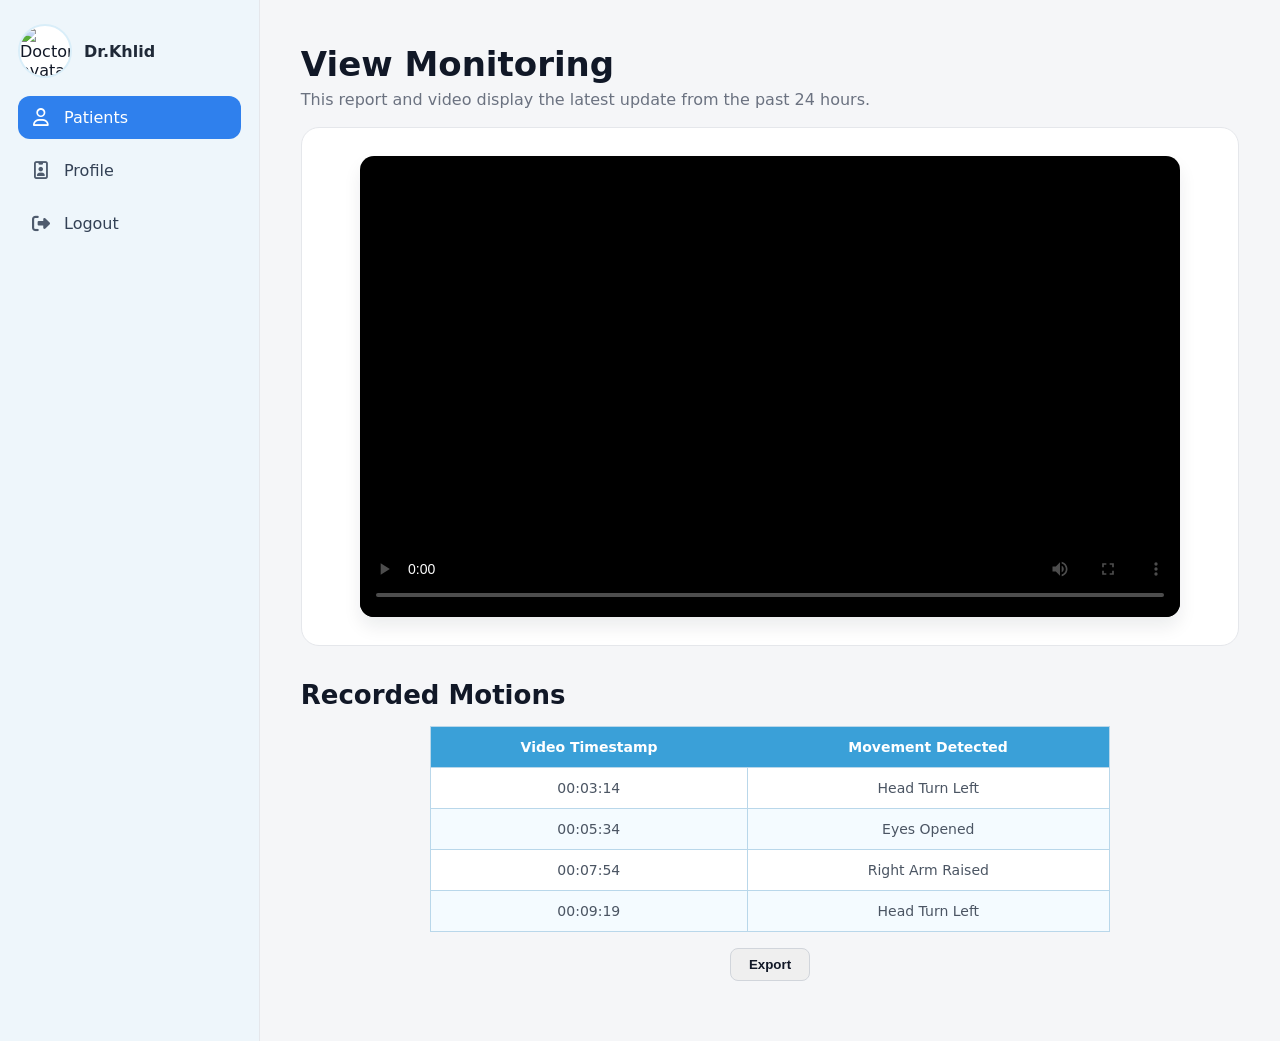
==== index.html @ 02bb4d5d "Add files via upload" ====
<!doctype html>
<html lang="en" dir="ltr">
<head>
  <meta charset="utf-8" />
  <meta name="viewport" content="width=device-width, initial-scale=1" />
  <title>View Monitoring</title>

  <!-- Font Awesome -->
  <link rel="stylesheet" href="https://cdnjs.cloudflare.com/ajax/libs/font-awesome/6.5.1/css/all.min.css">

  <link rel="stylesheet" href="style.css" />
</head>

<body>
  <div class="layout" id="layout">

    <!-- Sidebar (نفس واجهتك: مفتوح افتراضيًا) -->
    <aside class="sidebar" id="sidebar" aria-label="Sidebar navigation">
      <div class="profile">
        <div class="avatar">
          <img src="https://i.pravatar.cc/120?img=12" alt="Doctor avatar">
        </div>
        <div class="profile-text">
          <div class="name">Dr.Khlid</div>
        </div>
      </div>

      <nav class="nav">
        <a class="nav-item active" href="#" aria-label="Patients">
          <i class="fa-regular fa-user icon"></i>
          <span>Patients</span>
        </a>

        <a class="nav-item" href="#" aria-label="Profile">
          <i class="fa-regular fa-id-badge icon"></i>
          <span>Profile</span>
        </a>

        <a class="nav-item" href="#" aria-label="Logout">
          <i class="fa-solid fa-right-from-bracket icon"></i>
          <span>Logout</span>
        </a>
      </nav>
    </aside>

    <!-- Main -->
    <main class="main">
      <div class="content">

        <header class="header">
          <h1 class="title">View Monitoring</h1>
          <p class="subtitle">This report and video display the latest update from the past 24 hours.</p>
        </header>

        <!-- Video card (بنفس فكرة الصورة: كرت كبير وفيديو مو full) -->
        <section class="card">
          <div class="video-frame">
            <video controls poster="https://images.unsplash.com/photo-1580281657527-47f249e8f6a8?auto=format&fit=crop&w=1200&q=60">
              <source src="" type="video/mp4">
              Your browser does not support the video tag.
            </video>
          </div>
        </section>

        <!-- Table -->
        <section class="section">
          <h2 class="section-title">Recorded Motions</h2>

          <div class="table-wrap">
            <table class="table" aria-label="Recorded motions table">
              <thead>
                <tr>
                  <th>Video Timestamp</th>
                  <th>Movement Detected</th>
                </tr>
              </thead>
              <tbody id="motionsTbody">
                <tr><td>00:03:14</td><td>Head Turn Left</td></tr>
                <tr><td>00:05:34</td><td>Eyes Opened</td></tr>
                <tr><td>00:07:54</td><td>Right Arm Raised</td></tr>
                <tr><td>00:09:19</td><td>Head Turn Left</td></tr>
              </tbody>
            </table>
          </div>

          <div class="actions">
            <button class="btn" id="exportBtn" type="button">Export</button>
          </div>
        </section>

      </div>
    </main>

  </div>

  <script src="app.js"></script>
</body>
</html>
---- style.css ----
:root{
  --bg:#f5f6f8;
  --sidebar:#eef6fb;
  --card:#ffffff;
  --text:#111827;
  --muted:#6b7280;
  --border:#e5e7eb;
  --brand:#2f80ed;
  --brand-2:#3aa0d8;

  --sidebar-open: 260px;
  --sidebar-collapsed: 92px;

  --content-max: 980px;
  --video-max: 820px;
  --table-max: 680px;
}

*{ box-sizing:border-box; }
html,body{ height:100%; }
body{
  margin:0;
  font-family: system-ui, -apple-system, Segoe UI, Roboto, Arial, sans-serif;
  color:var(--text);
  background:var(--bg);
}

/* Layout */
.layout{
  min-height:100vh;
  display:grid;
  grid-template-columns: var(--sidebar-open) 1fr; /* مفتوح افتراضيًا */
  transition: grid-template-columns .18s ease;
}

/* Sidebar */
.sidebar{
  background:var(--sidebar);
  border-right:1px solid var(--border);
  padding:24px 18px;
  cursor:pointer; /* عشان تحسي انه ينضغط */
  transition: padding .18s ease;
}

.profile{
  display:flex;
  align-items:center;
  gap:12px;
  margin-bottom:18px;
}
.avatar{
  width:54px;
  height:54px;
  border-radius:50%;
  overflow:hidden;
  border:2px solid #d9eef9;
  background:#fff;
}
.avatar img{ width:100%; height:100%; object-fit:cover; }

.profile-text{ min-width:0; }
.name{
  font-weight:700;
  color:#1f2937;
  white-space:nowrap;
  overflow:hidden;
  text-overflow:ellipsis;
}

.nav{
  display:flex;
  flex-direction:column;
  gap:10px;
  margin-top:18px;
}
.nav-item{
  display:flex;
  align-items:center;
  gap:12px;
  padding:12px 12px;
  border-radius:12px;
  text-decoration:none;
  color:#334155;
  cursor:pointer;
}
.icon{
  font-size:18px;
  width:22px;
  text-align:center;
  opacity:.85;
}
.nav-item:hover{ background:#e7f3fb; }
.nav-item.active{
  background:var(--brand);
  color:#fff;
}
.nav-item.active .icon{ opacity:1; }

/* Main content */
.main{ padding:44px 0 60px; }
.content{
  width:min(var(--content-max), 92%);
  margin:0 auto;
}

.header{ margin-bottom:18px; }
.title{
  margin:0 0 6px;
  font-size:34px;
  font-weight:700;
}
.subtitle{
  margin:0;
  color:var(--muted);
  max-width:720px;
}

/* Card + Video */
.card{
  background:var(--card);
  border:1px solid var(--border);
  border-radius:18px;
  padding:28px;
  margin:18px 0 34px;
}
.video-frame{
  width:min(var(--video-max), 100%);
  margin:0 auto;
  border-radius:14px;
  overflow:hidden;
  background:#000;
  box-shadow: 0 10px 18px rgba(16,24,40,.08);
}
video{
  width:100%;
  height:auto;
  display:block;
  aspect-ratio:16/9;
  object-fit:cover;
}

/* Table */
.section-title{
  margin:0 0 16px;
  font-size:26px;
  font-weight:700;
}

.table-wrap{
  width:min(var(--table-max), 100%);
  margin:0 auto;
  background:var(--card);
  border:1px solid #b9d7ea;
  overflow:hidden;
}

.table{ width:100%; border-collapse:collapse; }
.table thead th{
  background:var(--brand-2);
  color:#fff;
  font-weight:700;
  text-align:center;
  padding:12px 10px;
  font-size:14px;
}
.table tbody td{
  padding:12px 10px;
  text-align:center;
  border-top:1px solid #b9d7ea;
  border-left:1px solid #b9d7ea;
  color:#4b5563;
  font-size:14px;
}
.table tbody td:first-child{ border-left:none; }
.table tbody tr:nth-child(even){ background:#f4fbff; }

/* Export button */
.actions{ display:flex; justify-content:center; margin-top:16px; }
.btn{
  border:1px solid #d1d5db;
  background:#efefef;
  padding:8px 18px;
  border-radius:8px;
  cursor:pointer;
  color:#111827;
  font-weight:600;
}
.btn:hover{ background:#e8e8e8; }

/* ✅ الحالة المقفّلة (هذا اللي يبدّله JS) */
.layout.is-collapsed{
  grid-template-columns: var(--sidebar-collapsed) 1fr;
}
.layout.is-collapsed .sidebar{
  padding:22px 12px;
}
.layout.is-collapsed .profile-text{
  display:none;
}
.layout.is-collapsed .nav-item span{
  display:none;
}
.layout.is-collapsed .nav-item{
  justify-content:center;
}
.layout.is-collapsed .icon{
  width:auto;
}

/* Responsive */
@media (max-width: 1024px){
  :root{ --sidebar-open: 230px; }
  .title{ font-size:30px; }
  .card{ padding:22px; }
}
@media (max-width: 820px){
  :root{ --video-max: 720px; --table-max: 620px; }
  .main{ padding:30px 0 50px; }
}
@media (max-width: 640px){
  /* على الجوال نخلي السايدبار فوق عشان ما يزاحم */
  .layout{ grid-template-columns: 1fr; }
  .layout.is-collapsed{ grid-template-columns: 1fr; }
  .sidebar{
    border-right:none;
    border-bottom:1px solid var(--border);
    cursor:pointer;
  }
  .nav{ flex-direction:row; gap:8px; margin-top:10px; }
  .nav-item{ padding:10px 12px; }
  .main{ padding:22px 0 34px; }
  .title{ font-size:26px; }
  .section-title{ font-size:22px; }
  .card{ padding:16px; }
}
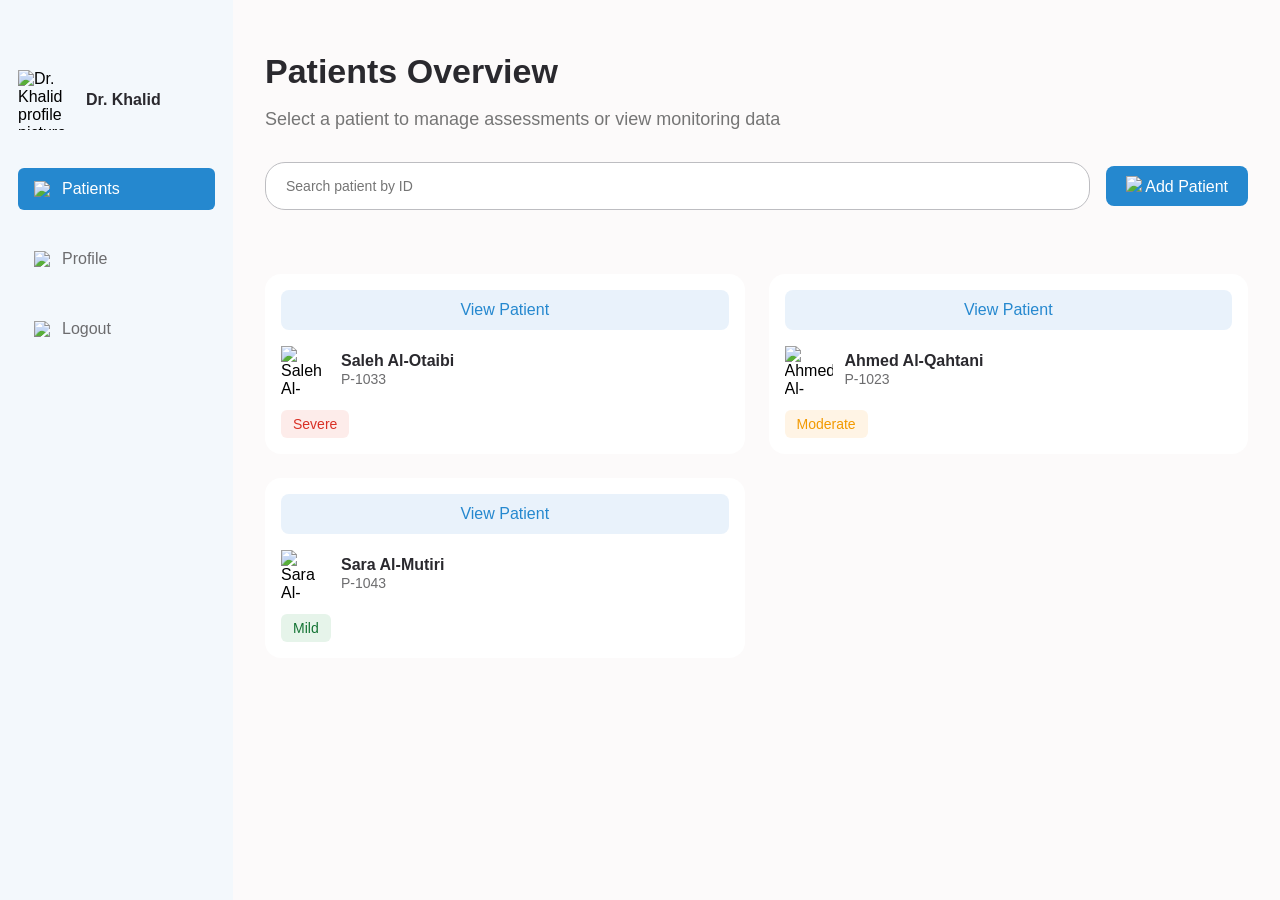
==== commit 669951b4: "Add files via upload" ====
--- a/index.html
+++ b/index.html
@@ -1,98 +1,118 @@
-<!doctype html>
-<html lang="en" dir="ltr">
-<head>
-  <meta charset="utf-8" />
-  <meta name="viewport" content="width=device-width, initial-scale=1" />
-  <title>View Monitoring</title>
+ <!DOCTYPE html>
+<html lang="en">
+  <head>
+    <meta charset="utf-8" />
+    <meta name="viewport" content="width=device-width, initial-scale=1" />
+    <title>Patients Overview - Dr. Khalid</title>
 
-  <!-- Font Awesome -->
-  <link rel="stylesheet" href="https://cdnjs.cloudflare.com/ajax/libs/font-awesome/6.5.1/css/all.min.css">
+    <!-- Unified styles -->
+     
+    <link rel="stylesheet" href="styles.css" />
+  </head>
 
-  <link rel="stylesheet" href="style.css" />
-</head>
+  <body>
+    <div class="patients-page">
+      <!-- Sidebar -->
+      <aside class="sidebar" id="sidebar" role="navigation" aria-label="Main navigation">
+        <div class="sidebar-profile">
+          <img src="img/Doctor.svg" alt="Dr. Khalid profile picture" />
+          <span class="doctor-name">Dr. Khalid</span>
+        </div>
 
-<body>
-  <div class="layout" id="layout">
+        <nav class="sidebar-menu">
+          <a href="#patients" class="menu-item active">
+            <img src="img/patients icon.svg"/>
+            <span>Patients</span>
+          </a>
+          <a href="#profile" class="menu-item">
+            <img src="img/stethoscope.svg"/>
+            <span>Profile</span>
+            </a>
+          <a href="#logout" class="menu-item">
+            <img src="img/logout.svg"/>
+            <span> Logout</span>
+           </a>
+        </nav>
+      </aside>
 
-    <!-- Sidebar (نفس واجهتك: مفتوح افتراضيًا) -->
-    <aside class="sidebar" id="sidebar" aria-label="Sidebar navigation">
-      <div class="profile">
-        <div class="avatar">
-          <img src="https://i.pravatar.cc/120?img=12" alt="Doctor avatar">
-        </div>
-        <div class="profile-text">
-          <div class="name">Dr.Khlid</div>
-        </div>
-      </div>
+      <!-- Main Content -->
+      <main class="patients-content">
+        <header class="patients-header">
+          <h1>Patients Overview</h1>
+          <p>Select a patient to manage assessments or view monitoring data</p>
 
-      <nav class="nav">
-        <a class="nav-item active" href="#" aria-label="Patients">
-          <i class="fa-regular fa-user icon"></i>
-          <span>Patients</span>
-        </a>
+          <div class="patients-actions">
+            <input
+              type="search"
+              class="search-input"
+              placeholder="Search patient by ID"
+              aria-label="Search patient by ID"
+            />
 
-        <a class="nav-item" href="#" aria-label="Profile">
-          <i class="fa-regular fa-id-badge icon"></i>
-          <span>Profile</span>
-        </a>
-
-        <a class="nav-item" href="#" aria-label="Logout">
-          <i class="fa-solid fa-right-from-bracket icon"></i>
-          <span>Logout</span>
-        </a>
-      </nav>
-    </aside>
-
-    <!-- Main -->
-    <main class="main">
-      <div class="content">
-
-        <header class="header">
-          <h1 class="title">View Monitoring</h1>
-          <p class="subtitle">This report and video display the latest update from the past 24 hours.</p>
+            <button class="btn btn-primary">
+              <img src="img/addPatient.svg"/>
+              <span>Add Patient</span></button>
+          </div>
         </header>
 
-        <!-- Video card (بنفس فكرة الصورة: كرت كبير وفيديو مو full) -->
-        <section class="card">
-          <div class="video-frame">
-            <video controls poster="https://images.unsplash.com/photo-1580281657527-47f249e8f6a8?auto=format&fit=crop&w=1200&q=60">
-              <source src="" type="video/mp4">
-              Your browser does not support the video tag.
-            </video>
-          </div>
+        <!-- Patients Grid -->
+        <section class="patients-grid">
+          <!-- Patient Card -->
+          <article class="patient-card">
+            <button class="btn btn-secondary">View Patient</button>
+
+            <div class="patient-info">
+              <img src="img/male pic.svg" alt="Saleh Al-Otaibi" />
+              <div>
+                <h2 class="patient-name">Saleh Al-Otaibi</h2>
+                <span class="patient-id">P-1033</span>
+              </div>
+            </div>
+
+            <span class="patient-status severe">Severe</span>
+          </article>
+
+          <article class="patient-card">
+            <button class="btn btn-secondary">View Patient</button>
+
+            <div class="patient-info">
+              <img src="img/male pic.svg" alt="Ahmed Al-Qahtani" />
+              <div>
+                <h2 class="patient-name">Ahmed Al-Qahtani</h2>
+                <span class="patient-id">P-1023</span>
+              </div>
+            </div>
+
+            <span class="patient-status moderate">Moderate</span>
+          </article>
+
+          <article class="patient-card">
+            <button class="btn btn-secondary">View Patient</button>
+
+            <div class="patient-info">
+              <img src="img/female.svg" alt="Sara Al-Mutiri" />
+              <div>
+                <h2 class="patient-name">Sara Al-Mutiri</h2>
+                <span class="patient-id">P-1043</span>
+              </div>
+            </div>
+
+            <span class="patient-status mild">Mild</span>
+          </article>
+
+          <!-- باقي الكروت نفس الشكل 👆 -->
         </section>
+      </main>
+    </div>
+    <script>
+  const sidebar = document.getElementById("sidebar");
 
-        <!-- Table -->
-        <section class="section">
-          <h2 class="section-title">Recorded Motions</h2>
+  sidebar.addEventListener("click", (e) => {
+    // لا تطوي السايدبار إذا ضغطنا على لينك
+    if (e.target.closest("a")) return;
 
-          <div class="table-wrap">
-            <table class="table" aria-label="Recorded motions table">
-              <thead>
-                <tr>
-                  <th>Video Timestamp</th>
-                  <th>Movement Detected</th>
-                </tr>
-              </thead>
-              <tbody id="motionsTbody">
-                <tr><td>00:03:14</td><td>Head Turn Left</td></tr>
-                <tr><td>00:05:34</td><td>Eyes Opened</td></tr>
-                <tr><td>00:07:54</td><td>Right Arm Raised</td></tr>
-                <tr><td>00:09:19</td><td>Head Turn Left</td></tr>
-              </tbody>
-            </table>
-          </div>
-
-          <div class="actions">
-            <button class="btn" id="exportBtn" type="button">Export</button>
-          </div>
-        </section>
-
-      </div>
-    </main>
-
-  </div>
-
-  <script src="app.js"></script>
-</body>
-</html>+    sidebar.classList.toggle("collapsed");
+  });
+</script>
+  </body>
+</html>
--- a/styles.css
+++ b/styles.css
@@ -0,0 +1,248 @@
+/* =========================
+   1. GLOBAL RESET
+========================= */
+* {
+  box-sizing: border-box;
+  -webkit-font-smoothing: antialiased;
+}
+
+body {
+  margin: 0;
+  font-family: "Plus Jakarta Sans", Helvetica, Arial, sans-serif;
+  background-color: #fcfafa;
+}
+
+a {
+  text-decoration: none;
+}
+
+button {
+  border: none;
+  cursor: pointer;
+  font-family: inherit;
+}
+
+button:focus-visible {
+  outline: 2px solid #2588cf;
+}
+
+/* =========================
+   2. VARIABLES
+========================= */
+:root {
+  --primary: #2588cf;
+  --sidebar-bg: #f3f8fc;
+  --text-dark: #2a292e;
+  --text-muted: #6c6c6e;
+  --border-light: #bdbdc1;
+  --white: #ffffff;
+
+  --radius-sm: 6px;
+  --radius-md: 8px;
+  --radius-lg: 16px;
+}
+
+/* =========================
+   3. PAGE LAYOUT
+========================= */
+.patients-page {
+  display: flex;
+  min-height: 100vh;
+}
+
+/* =========================
+   4. SIDEBAR
+========================= */
+.sidebar {
+  width: 233px;
+  background-color: var(--sidebar-bg);
+  padding: 70px 18px;
+  display: flex;
+  flex-direction: column;
+  gap: 38px;
+  transition: width 0.3s ease;
+  overflow: hidden;
+  cursor: pointer;
+}
+
+/* Collapsed sidebar */
+.sidebar.collapsed {
+  width: 80px;
+}
+
+/* إخفاء النص لما يكون مقفول */
+.sidebar.collapsed .doctor-name,
+.sidebar.collapsed .menu-item span {
+  opacity: 0;
+  width: 0;
+  overflow: hidden;
+}
+
+/* ترتيب الأيقونة مع النص */
+.menu-item {
+  display: flex;
+  align-items: center;
+  gap: 12px;
+}
+
+.sidebar-profile {
+  display: flex;
+  align-items: center;
+  gap: 8px;
+}
+
+.sidebar-profile img {
+  width: 60px;
+  height: 60px;
+}
+
+.doctor-name {
+  font-weight: 600;
+  color: var(--text-dark);
+}
+
+.sidebar-menu {
+  display: flex;
+  flex-direction: column;
+  gap: 28px;
+}
+
+.menu-item {
+  padding: 12px 16px;
+  border-radius: var(--radius-sm);
+  color: var(--text-muted);
+}
+
+.menu-item.active {
+  background-color: var(--primary);
+  color: var(--white);
+}
+
+
+/* =========================
+   5. MAIN CONTENT
+========================= */
+.patients-content {
+  flex: 1;
+  padding: 52px 32px;
+  display: flex;
+  flex-direction: column;
+  gap: 64px;
+}
+
+.patients-header h1 {
+  margin: 0;
+  font-size: 34px;
+  color: var(--text-dark);
+}
+
+.patients-header p {
+  color: #757575;
+  font-size: 18px;
+}
+
+.patients-actions {
+  margin-top: 32px;
+  display: flex;
+  gap: 16px;
+  align-items: center;
+}
+
+.search-input {
+  flex: 1;
+  height: 48px;
+  padding: 0 20px;
+  border-radius: 20px;
+  border: 1px solid var(--border-light);
+  font-size: 14px;
+}
+
+/* =========================
+   6. BUTTONS
+========================= */
+.btn {
+  height: 40px;
+  padding: 0 20px;
+  border-radius: var(--radius-md);
+  font-size: 16px;
+}
+
+.btn-primary {
+  background-color: var(--primary);
+  color: var(--white);
+}
+
+.btn-secondary {
+  background-color: #e9f2fb;
+  color: var(--primary);
+}
+
+/* =========================
+   7. PATIENTS GRID
+========================= */
+.patients-grid {
+  display: grid;
+  grid-template-columns: repeat(auto-fill, minmax(360px, 1fr));
+  gap: 24px;
+}
+
+/* =========================
+   8. PATIENT CARD
+========================= */
+.patient-card {
+  background-color: var(--white);
+  border-radius: var(--radius-lg);
+  padding: 16px;
+  display: flex;
+  flex-direction: column;
+  gap: 16px;
+  position: relative;
+}
+
+.patient-info {
+  display: flex;
+  align-items: center;
+  gap: 12px;
+}
+
+.patient-info img {
+  width: 48px;
+  height: 48px;
+}
+
+.patient-name {
+  margin: 0;
+  font-size: 16px;
+  color: var(--text-dark);
+}
+
+.patient-id {
+  font-size: 14px;
+  color: var(--text-muted);
+}
+
+/* =========================
+   9. STATUS BADGES
+========================= */
+.patient-status {
+  align-self: flex-start;
+  padding: 6px 12px;
+  border-radius: var(--radius-sm);
+  font-size: 14px;
+  font-weight: 500;
+}
+
+.patient-status.severe {
+  background-color: #fdecea;
+  color: #d93025;
+}
+
+.patient-status.moderate {
+  background-color: #fff4e5;
+  color: #f29900;
+}
+
+.patient-status.mild {
+  background-color: #e6f4ea;
+  color: #137333;
+}
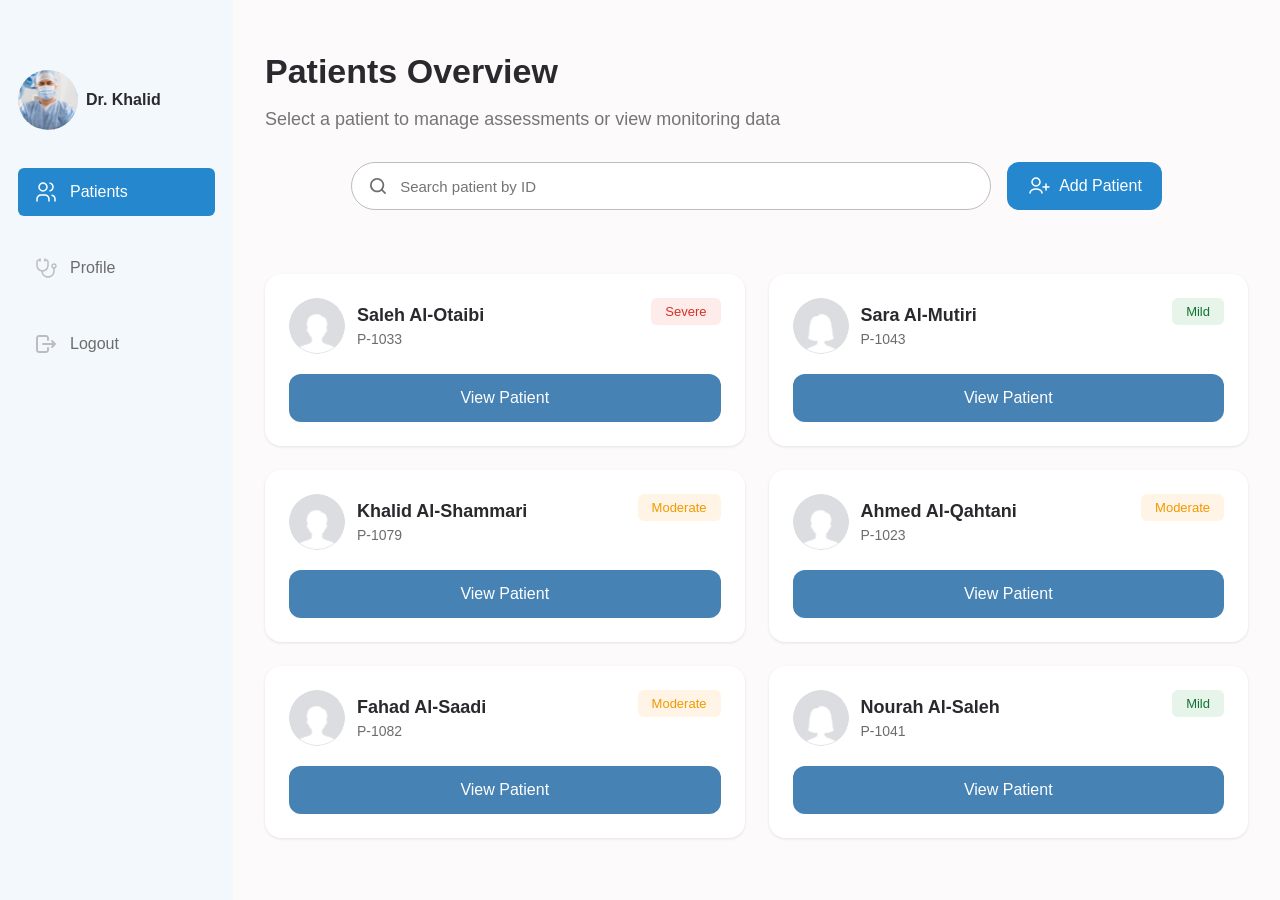
==== commit a011fce5: "Reuof code" ====
--- a/index.html
+++ b/index.html
@@ -1,118 +1,688 @@
- <!DOCTYPE html>
-<html lang="en">
-  <head>
-    <meta charset="utf-8" />
-    <meta name="viewport" content="width=device-width, initial-scale=1" />
-    <title>Patients Overview - Dr. Khalid</title>
-
-    <!-- Unified styles -->
-     
-    <link rel="stylesheet" href="styles.css" />
-  </head>
-
-  <body>
-    <div class="patients-page">
-      <!-- Sidebar -->
-      <aside class="sidebar" id="sidebar" role="navigation" aria-label="Main navigation">
-        <div class="sidebar-profile">
-          <img src="img/Doctor.svg" alt="Dr. Khalid profile picture" />
-          <span class="doctor-name">Dr. Khalid</span>
-        </div>
-
-        <nav class="sidebar-menu">
-          <a href="#patients" class="menu-item active">
-            <img src="img/patients icon.svg"/>
-            <span>Patients</span>
-          </a>
-          <a href="#profile" class="menu-item">
-            <img src="img/stethoscope.svg"/>
-            <span>Profile</span>
-            </a>
-          <a href="#logout" class="menu-item">
-            <img src="img/logout.svg"/>
-            <span> Logout</span>
-           </a>
-        </nav>
-      </aside>
-
-      <!-- Main Content -->
-      <main class="patients-content">
-        <header class="patients-header">
-          <h1>Patients Overview</h1>
-          <p>Select a patient to manage assessments or view monitoring data</p>
-
-          <div class="patients-actions">
-            <input
-              type="search"
-              class="search-input"
-              placeholder="Search patient by ID"
-              aria-label="Search patient by ID"
-            />
-
-            <button class="btn btn-primary">
-              <img src="img/addPatient.svg"/>
-              <span>Add Patient</span></button>
-          </div>
-        </header>
-
-        <!-- Patients Grid -->
-        <section class="patients-grid">
-          <!-- Patient Card -->
-          <article class="patient-card">
-            <button class="btn btn-secondary">View Patient</button>
-
-            <div class="patient-info">
-              <img src="img/male pic.svg" alt="Saleh Al-Otaibi" />
-              <div>
-                <h2 class="patient-name">Saleh Al-Otaibi</h2>
-                <span class="patient-id">P-1033</span>
-              </div>
-            </div>
-
-            <span class="patient-status severe">Severe</span>
-          </article>
-
-          <article class="patient-card">
-            <button class="btn btn-secondary">View Patient</button>
-
-            <div class="patient-info">
-              <img src="img/male pic.svg" alt="Ahmed Al-Qahtani" />
-              <div>
-                <h2 class="patient-name">Ahmed Al-Qahtani</h2>
-                <span class="patient-id">P-1023</span>
-              </div>
-            </div>
-
-            <span class="patient-status moderate">Moderate</span>
-          </article>
-
-          <article class="patient-card">
-            <button class="btn btn-secondary">View Patient</button>
-
-            <div class="patient-info">
-              <img src="img/female.svg" alt="Sara Al-Mutiri" />
-              <div>
-                <h2 class="patient-name">Sara Al-Mutiri</h2>
-                <span class="patient-id">P-1043</span>
-              </div>
-            </div>
-
-            <span class="patient-status mild">Mild</span>
-          </article>
-
-          <!-- باقي الكروت نفس الشكل 👆 -->
-        </section>
-      </main>
-    </div>
-    <script>
-  const sidebar = document.getElementById("sidebar");
-
-  sidebar.addEventListener("click", (e) => {
-    // لا تطوي السايدبار إذا ضغطنا على لينك
-    if (e.target.closest("a")) return;
-
-    sidebar.classList.toggle("collapsed");
-  });
-</script>
-  </body>
-</html>
+ <!DOCTYPE html>
+<html lang="en">
+  <head>
+    <meta charset="utf-8" />
+    <meta name="viewport" content="width=device-width, initial-scale=1" />
+    <title>Patients Overview - Dr. Khalid</title>
+    <link rel="stylesheet" href="styles.css" />
+  </head>
+  
+  <body>
+    <div class="patients-page">
+      <!-- ============================================
+           SIDEBAR - القائمة الجانبية
+      ============================================= -->
+      <aside class="sidebar" id="sidebar" role="navigation" aria-label="Main navigation">
+        <div class="sidebar-profile">
+          <img src="img/Doctor.svg" alt="Dr. Khalid profile picture" />
+          <span class="doctor-name">Dr. Khalid</span>
+        </div>
+
+        <nav class="sidebar-menu">
+          <a href="#patients" class="menu-item active">
+            <img src="img/patients icon.svg"/>
+            <span>Patients</span>
+          </a>
+          <a href="#profile" class="menu-item">
+            <img src="img/stethoscope.svg"/>
+            <span>Profile</span>
+          </a>
+          <a href="#logout" class="menu-item logout">
+            <img src="img/logout.svg"/>
+            <span>Logout</span>
+          </a>
+        </nav>
+      </aside>
+
+      <!-- ============================================
+           MAIN CONTENT - المحتوى الرئيسي
+      ============================================= -->
+      <main class="patients-content">
+        <header class="patients-header">
+          <h1>Patients Overview</h1>
+          <p>Select a patient to manage assessments or view monitoring data</p>
+
+          <div class="patients-actions">
+            <input
+              type="search"
+              class="search-input"
+              placeholder="Search patient by ID"
+              aria-label="Search patient by ID"
+            />
+            <button class="btn btn-primary" id="addPatientBtn">
+              <img src="img/addPatient.svg"/>
+              <span>Add Patient</span>
+            </button>
+          </div>
+        </header>
+
+        <!-- ============================================
+             PATIENTS GRID - شبكة بطاقات المرضى
+        ============================================= -->
+        <section class="patients-grid">
+          <!-- Patient Cards -->
+          <article class="patient-card" data-age="35" data-room="R-101">
+            <div class="patient-card-header">
+              <div class="patient-info">
+                <img src="img/male pic.svg" alt="Saleh Al-Otaibi" />
+                <div>
+                  <h2 class="patient-name">Saleh Al-Otaibi</h2>
+                  <span class="patient-id">P-1033</span>
+                </div>
+              </div>
+              <span class="patient-status severe">Severe</span>
+            </div>
+            <button class="btn btn-secondary view-patient-btn">View Patient</button>
+          </article>
+
+          <article class="patient-card" data-age="28" data-room="R-205">
+            <div class="patient-card-header">
+              <div class="patient-info">
+                <img src="img/female.svg" alt="Sara Al-Mutiri" />
+                <div>
+                  <h2 class="patient-name">Sara Al-Mutiri</h2>
+                  <span class="patient-id">P-1043</span>
+                </div>
+              </div>
+              <span class="patient-status mild">Mild</span>
+            </div>
+            <button class="btn btn-secondary view-patient-btn">View Patient</button>
+          </article>
+
+          <article class="patient-card" data-age="42" data-room="R-206">
+            <div class="patient-card-header">
+              <div class="patient-info">
+                <img src="img/male pic.svg" alt="Khalid Al-Shammari" />
+                <div>
+                  <h2 class="patient-name">Khalid Al-Shammari</h2>
+                  <span class="patient-id">P-1079</span>
+                </div>
+              </div>
+              <span class="patient-status moderate">Moderate</span>
+            </div>
+            <button class="btn btn-secondary view-patient-btn">View Patient</button>
+          </article>
+
+          <article class="patient-card" data-age="55" data-room="R-103">
+            <div class="patient-card-header">
+              <div class="patient-info">
+                <img src="img/male pic.svg" alt="Ahmed Al-Qahtani" />
+                <div>
+                  <h2 class="patient-name">Ahmed Al-Qahtani</h2>
+                  <span class="patient-id">P-1023</span>
+                </div>
+              </div>
+              <span class="patient-status moderate">Moderate</span>
+            </div>
+            <button class="btn btn-secondary view-patient-btn">View Patient</button>
+          </article>
+
+          <article class="patient-card" data-age="48" data-room="R-304">
+            <div class="patient-card-header">
+              <div class="patient-info">
+                <img src="img/male pic.svg" alt="Fahad Al-Saadi" />
+                <div>
+                  <h2 class="patient-name">Fahad Al-Saadi</h2>
+                  <span class="patient-id">P-1082</span>
+                </div>
+              </div>
+              <span class="patient-status moderate">Moderate</span>
+            </div>
+            <button class="btn btn-secondary view-patient-btn">View Patient</button>
+          </article>
+
+          <article class="patient-card" data-age="32" data-room="R-208">
+            <div class="patient-card-header">
+              <div class="patient-info">
+                <img src="img/female.svg" alt="Nourah Al-Saleh" />
+                <div>
+                  <h2 class="patient-name">Nourah Al-Saleh</h2>
+                  <span class="patient-id">P-1041</span>
+                </div>
+              </div>
+              <span class="patient-status mild">Mild</span>
+            </div>
+            <button class="btn btn-secondary view-patient-btn">View Patient</button>
+          </article>
+        </section>
+      </main>
+    </div>
+
+    <!-- ============================================
+         ADD PATIENT MODAL - نافذة إضافة مريض
+    ============================================= -->
+    <div class="modal-overlay" id="addPatientModal">
+      <div class="modal">
+        <h2>Add New Patient</h2>
+        
+        <form class="add-patient-form" id="addPatientForm">
+          <div class="form-grid">
+            <div class="form-group">
+              <label>Full Name</label>
+              <input type="text" id="fullName" placeholder="Enter patient full name" />
+              <span class="error-message" id="nameError"></span>
+            </div>
+
+            <div class="form-group">
+              <label>Gender</label>
+              <div class="gender-options">
+                <label><input type="radio" name="gender" value="male"/> Male</label>
+                <label><input type="radio" name="gender" value="female" /> Female</label>
+              </div>
+            </div>
+
+            <div class="form-group">
+              <label>Patient ID</label>
+              <input type="text" id="patientId" placeholder="e.g., P-1097" />
+              <span class="error-message" id="patientIdError"></span>
+            </div>
+
+            <div class="form-group">
+              <label>Room Number</label>
+              <input type="text" id="roomNumber" placeholder="e.g., R-206" />
+              <span class="error-message" id="roomError"></span>
+            </div>
+
+            <div class="form-group">
+              <label>Age</label>
+              <input type="text" id="age" inputmode="numeric" pattern="[0-9]*" placeholder="Enter patient Age" />
+              <span class="error-message" id="ageError"></span>
+            </div>
+          </div>
+
+          <button type="submit" class="btn btn-primary">+ Add</button>
+        </form>
+      </div>
+    </div>
+
+    <!-- ============================================
+         PATIENT DETAILS MODAL - نافذة تفاصيل المريض
+    ============================================= -->
+    <div class="modal-overlay" id="patientDetailsModal">
+      <div class="modal patient-details-modal">
+        <button class="patient-info-btn-top" id="patientInfoBtn">
+          <img src="img/patients icon.svg" alt="Info" />
+          Patient Info
+        </button>
+
+        <div class="modal-patient-center">
+          <img src="img/male pic.svg" alt="Patient" id="modalPatientAvatar" class="modal-patient-avatar" />
+          <h2 id="modalPatientName">Khalid Al-Shammari</h2>
+          <p id="modalPatientDetails">P-1079 | Age: 42 | R-206</p>
+          <span class="patient-status moderate" id="modalPatientStatus">Moderate</span>
+        </div>
+
+        <div class="modal-actions">
+          <button class="btn btn-action" id="viewGcsBtn">View GCS Assessments</button>
+          <button class="btn btn-action" id="viewMonitoringBtn">View Monitoring</button>
+        </div>
+      </div>
+    </div>
+
+    <!-- ============================================
+         JAVASCRIPT
+    ============================================= -->
+    <script>
+      // ============================================
+      // 1. DOM ELEMENTS - عناصر الصفحة
+      // ============================================
+      const DOM = {
+        // Sidebar
+        sidebar: document.getElementById("sidebar"),
+        
+        // Add Patient Modal
+        addPatientModal: document.getElementById("addPatientModal"),
+        addPatientForm: document.getElementById("addPatientForm"),
+        addPatientBtn: document.getElementById("addPatientBtn"),
+        patientsGrid: document.querySelector(".patients-grid"),
+        
+        // Patient Details Modal
+        patientDetailsModal: document.getElementById("patientDetailsModal"),
+        modalPatientAvatar: document.getElementById("modalPatientAvatar"),
+        modalPatientName: document.getElementById("modalPatientName"),
+        modalPatientDetails: document.getElementById("modalPatientDetails"),
+        modalPatientStatus: document.getElementById("modalPatientStatus"),
+        patientInfoBtn: document.getElementById("patientInfoBtn"),
+        viewGcsBtn: document.getElementById("viewGcsBtn"),
+        viewMonitoringBtn: document.getElementById("viewMonitoringBtn"),
+        
+        // Form Inputs
+        inputs: {
+          fullName: document.getElementById("fullName"),
+          patientId: document.getElementById("patientId"),
+          roomNumber: document.getElementById("roomNumber"),
+          age: document.getElementById("age")
+        },
+        
+        // Error Messages
+        errors: {
+          name: document.getElementById("nameError"),
+          patientId: document.getElementById("patientIdError"),
+          room: document.getElementById("roomError"),
+          age: document.getElementById("ageError")
+        }
+      };
+
+      // ============================================
+      // 2. VALIDATION RULES - قواعد التحقق
+      // ============================================
+      const VALIDATION_RULES = {
+        fullName: {
+          required: true,
+          minLength: 2,
+          maxLength: 100,
+          pattern: /^[a-zA-Z\u0600-\u06FF\s]+$/,
+          minWords: 2,
+          messages: {
+            required: "الاسم الكامل مطلوب",
+            minLength: "الاسم قصير جداً (على الأقل حرفين)",
+            maxLength: "الاسم طويل جداً (أقصى حد 100 حرف)",
+            pattern: "الاسم يجب أن يحتوي على حروف فقط",
+            minWords: "الرجاء إدخال الاسم الكامل (الأول والعائلة)"
+          }
+        },
+        patientId: {
+          required: true,
+          pattern: /^P-\d{1,6}$/,
+          messages: {
+            required: "Patient ID مطلوب",
+            pattern: "الصيغة يجب أن تكون: P-1234"
+          }
+        },
+        roomNumber: {
+          required: true,
+          pattern: /^R-\d{1,4}$/,
+          messages: {
+            required: "رقم الغرفة مطلوب",
+            pattern: "الصيغة يجب أن تكون: R-123"
+          }
+        },
+        age: {
+          required: true,
+          min: 1,
+          max: 150,
+          messages: {
+            required: "العمر مطلوب",
+            notNumber: "العمر يجب أن يكون رقماً",
+            range: "العمر يجب أن يكون بين 1 و 150"
+          }
+        }
+      };
+
+      // ============================================
+      // 3. VALIDATORS - دوال التحقق
+      // ============================================
+      const Validators = {
+        /**
+         * التحقق من الاسم الكامل
+         */
+        fullName(value) {
+          const trimmed = value.trim();
+          const rules = VALIDATION_RULES.fullName;
+          
+          if (!trimmed) return { valid: false, message: rules.messages.required };
+          if (trimmed.length < rules.minLength) return { valid: false, message: rules.messages.minLength };
+          if (trimmed.length > rules.maxLength) return { valid: false, message: rules.messages.maxLength };
+          if (!rules.pattern.test(trimmed)) return { valid: false, message: rules.messages.pattern };
+          
+          const words = trimmed.split(/\s+/).filter(word => word.length > 0);
+          if (words.length < rules.minWords) return { valid: false, message: rules.messages.minWords };
+          
+          return { valid: true };
+        },
+
+        /**
+         * التحقق من Patient ID
+         */
+        patientId(value) {
+          const trimmed = value.trim();
+          const rules = VALIDATION_RULES.patientId;
+          
+          if (!trimmed) return { valid: false, message: rules.messages.required };
+          if (!rules.pattern.test(trimmed)) return { valid: false, message: rules.messages.pattern };
+          
+          return { valid: true };
+        },
+
+        /**
+         * التحقق من رقم الغرفة
+         */
+        roomNumber(value) {
+          const trimmed = value.trim();
+          const rules = VALIDATION_RULES.roomNumber;
+          
+          if (!trimmed) return { valid: false, message: rules.messages.required };
+          if (!rules.pattern.test(trimmed)) return { valid: false, message: rules.messages.pattern };
+          
+          return { valid: true };
+        },
+
+        /**
+         * التحقق من العمر
+         */
+        age(value) {
+          const trimmed = value.trim();
+          const rules = VALIDATION_RULES.age;
+          
+          if (!trimmed) return { valid: false, message: rules.messages.required };
+          
+          const age = parseInt(trimmed);
+          if (isNaN(age)) return { valid: false, message: rules.messages.notNumber };
+          if (age < rules.min || age > rules.max) return { valid: false, message: rules.messages.range };
+          
+          return { valid: true };
+        }
+      };
+
+      // ============================================
+      // 4. UI HELPERS - دوال مساعدة للواجهة
+      // ============================================
+      const UI = {
+        /**
+         * عرض رسالة خطأ
+         */
+        showError(input, errorElement, message) {
+          input.parentElement.classList.add("has-error");
+          errorElement.textContent = message;
+        },
+
+        /**
+         * إخفاء رسالة خطأ
+         */
+        clearError(input, errorElement) {
+          input.parentElement.classList.remove("has-error");
+          errorElement.textContent = "";
+        },
+
+        /**
+         * فتح modal
+         */
+        openModal(modal) {
+          modal.classList.add("show");
+        },
+
+        /**
+         * إغلاق modal
+         */
+        closeModal(modal) {
+          modal.classList.remove("show");
+        },
+
+        /**
+         * اختيار صورة المريض حسب الجنس
+         */
+        getAvatarByGender(gender) {
+          return gender === "female" ? "img/female.svg" : "img/male pic.svg";
+        }
+      };
+
+      // ============================================
+      // 5. VALIDATION SETUP - إعداد التحقق التلقائي
+      // ============================================
+      const validationConfig = [
+        { input: DOM.inputs.fullName, error: DOM.errors.name, validator: Validators.fullName },
+        { input: DOM.inputs.patientId, error: DOM.errors.patientId, validator: Validators.patientId },
+        { input: DOM.inputs.roomNumber, error: DOM.errors.room, validator: Validators.roomNumber },
+        { input: DOM.inputs.age, error: DOM.errors.age, validator: Validators.age }
+      ];
+
+      // ربط أحداث blur لجميع الحقول
+      validationConfig.forEach(({ input, error, validator }) => {
+        input.addEventListener("blur", () => {
+          const result = validator(input.value);
+          if (!result.valid) {
+            UI.showError(input, error, result.message);
+          } else {
+            UI.clearError(input, error);
+          }
+        });
+      });
+
+      // منع إدخال غير الأرقام في حقل العمر
+      DOM.inputs.age.addEventListener("input", (e) => {
+        e.target.value = e.target.value.replace(/[^0-9]/g, "");
+      });
+
+      // ============================================
+      // 6. PATIENT OPERATIONS - عمليات المرضى
+      // ============================================
+      const PatientOperations = {
+        /**
+         * جمع بيانات المريض من الفورم
+         */
+        getFormData() {
+          const selectedGender = DOM.addPatientForm.querySelector('input[name="gender"]:checked');
+          
+          return {
+            name: DOM.inputs.fullName.value.trim(),
+            id: DOM.inputs.patientId.value.trim(),
+            age: DOM.inputs.age.value.trim(),
+            room: DOM.inputs.roomNumber.value.trim(),
+            gender: selectedGender ? selectedGender.value : null
+          };
+        },
+
+        /**
+         * التحقق من جميع الحقول
+         */
+        validateAllFields(patient) {
+          let isValid = true;
+
+          // التحقق من الاسم
+          const nameCheck = Validators.fullName(patient.name);
+          if (!nameCheck.valid) {
+            UI.showError(DOM.inputs.fullName, DOM.errors.name, nameCheck.message);
+            isValid = false;
+          } else {
+            UI.clearError(DOM.inputs.fullName, DOM.errors.name);
+          }
+
+          // التحقق من Patient ID
+          const idCheck = Validators.patientId(patient.id);
+          if (!idCheck.valid) {
+            UI.showError(DOM.inputs.patientId, DOM.errors.patientId, idCheck.message);
+            isValid = false;
+          } else {
+            UI.clearError(DOM.inputs.patientId, DOM.errors.patientId);
+          }
+
+          // التحقق من رقم الغرفة
+          const roomCheck = Validators.roomNumber(patient.room);
+          if (!roomCheck.valid) {
+            UI.showError(DOM.inputs.roomNumber, DOM.errors.room, roomCheck.message);
+            isValid = false;
+          } else {
+            UI.clearError(DOM.inputs.roomNumber, DOM.errors.room);
+          }
+
+          // التحقق من العمر
+          const ageCheck = Validators.age(patient.age);
+          if (!ageCheck.valid) {
+            UI.showError(DOM.inputs.age, DOM.errors.age, ageCheck.message);
+            isValid = false;
+          } else {
+            UI.clearError(DOM.inputs.age, DOM.errors.age);
+          }
+
+          if (!patient.gender) {
+            alert("الرجاء اختيار الجنس (ذكر أو أنثى)");
+            isValid = false;
+          }
+
+          return isValid;
+        },
+
+        /**
+         * إنشاء بطاقة مريض جديدة
+         */
+        createPatientCard(patient) {
+          const avatar = UI.getAvatarByGender(patient.gender);
+          const card = document.createElement("article");
+          card.className = "patient-card";
+          card.dataset.age = patient.age;
+          card.dataset.room = patient.room;
+          
+          card.innerHTML = `
+            <div class="patient-card-header">
+              <div class="patient-info">
+                <img src="${avatar}" alt="${patient.name}" />
+                <div>
+                  <h2 class="patient-name">${patient.name}</h2>
+                  <span class="patient-id">${patient.id}</span>
+                </div>
+              </div>
+              <span class="patient-status mild">Mild</span>
+            </div>
+            <button class="btn btn-secondary view-patient-btn">View Patient</button>
+          `;
+          
+          // ربط زر View Patient
+          const viewBtn = card.querySelector(".view-patient-btn");
+          viewBtn.addEventListener("click", () => {
+            this.openPatientDetails({
+              name: patient.name,
+              id: patient.id,
+              age: patient.age,
+              room: patient.room,
+              gender: patient.gender,
+              status: "mild"
+            });
+          });
+          
+          return card;
+        },
+
+        /**
+         * استخراج بيانات المريض من البطاقة
+         */
+        extractPatientDataFromCard(card) {
+          const name = card.querySelector(".patient-name").textContent;
+          const id = card.querySelector(".patient-id").textContent;
+          const statusEl = card.querySelector(".patient-status");
+          const status = statusEl.textContent.toLowerCase();
+          const avatar = card.querySelector(".patient-info img").src;
+          const gender = avatar.includes("female") ? "female" : "male";
+          const age = card.dataset.age || "42";
+          const room = card.dataset.room || "R-206";
+          
+          return { name, id, age, room, gender, status };
+        },
+
+        /**
+         * فتح نافذة تفاصيل المريض
+         */
+        openPatientDetails(patient) {
+          window.currentPatientData = patient;
+          
+          const avatar = UI.getAvatarByGender(patient.gender);
+          DOM.modalPatientAvatar.src = avatar;
+          DOM.modalPatientName.textContent = patient.name;
+          DOM.modalPatientDetails.textContent = `${patient.id} | Age: ${patient.age} | ${patient.room}`;
+          DOM.modalPatientStatus.textContent = patient.status.charAt(0).toUpperCase() + patient.status.slice(1);
+          DOM.modalPatientStatus.className = `patient-status ${patient.status}`;
+          
+          UI.openModal(DOM.patientDetailsModal);
+        }
+      };
+
+      // ============================================
+      // 7. EVENT HANDLERS - معالجات الأحداث
+      // ============================================
+      
+      // Sidebar toggle
+      DOM.sidebar.addEventListener("click", (e) => {
+        if (e.target.closest("a")) return;
+        DOM.sidebar.classList.toggle("collapsed");
+      });
+
+      // ============================================
+      // SEARCH - البحث عن المريض بالـ ID
+      // ============================================
+      const searchInput = document.querySelector('.search-input');
+      
+      searchInput.addEventListener('input', (e) => {
+        const searchTerm = e.target.value.toLowerCase().trim();
+        const cards = document.querySelectorAll('.patient-card');
+        
+        cards.forEach(card => {
+          const patientId = card.querySelector('.patient-id').textContent.toLowerCase();
+          
+          // إذا الـ ID يطابق البحث، أظهر البطاقة، وإلا أخفها
+          if (patientId.includes(searchTerm)) {
+            card.style.display = 'flex';
+          } else {
+            card.style.display = 'none';
+          }
+        });
+      });
+
+      // فتح نافذة إضافة مريض
+      DOM.addPatientBtn.addEventListener("click", () => {
+        UI.openModal(DOM.addPatientModal);
+      });
+
+      // إغلاق النوافذ عند الضغط على الخلفية
+      [DOM.addPatientModal, DOM.patientDetailsModal].forEach(modal => {
+        modal.addEventListener("click", (e) => {
+          if (e.target === modal) {
+            UI.closeModal(modal);
+            if (modal === DOM.addPatientModal) {
+              DOM.addPatientForm.reset();
+              validationConfig.forEach(({ input, error }) => {
+                UI.clearError(input, error);
+              });
+            }
+          }
+        });
+      });
+
+      // إضافة مريض جديد
+      DOM.addPatientForm.addEventListener("submit", (e) => {
+        e.preventDefault();
+        
+        const patient = PatientOperations.getFormData();
+        
+        if (!PatientOperations.validateAllFields(patient)) return;
+        
+        const card = PatientOperations.createPatientCard(patient);
+        DOM.patientsGrid.prepend(card);
+        
+        UI.closeModal(DOM.addPatientModal);
+        DOM.addPatientForm.reset();
+        validationConfig.forEach(({ input, error }) => {
+          UI.clearError(input, error);
+        });
+      });
+
+      // ربط أزرار View Patient الموجودة
+      document.addEventListener("DOMContentLoaded", () => {
+        document.querySelectorAll(".view-patient-btn").forEach(btn => {
+          btn.addEventListener("click", (e) => {
+            const card = e.target.closest(".patient-card");
+            const patientData = PatientOperations.extractPatientDataFromCard(card);
+            PatientOperations.openPatientDetails(patientData);
+          });
+        });
+      });
+
+      // زر Patient Info
+      DOM.patientInfoBtn.addEventListener("click", () => {
+        if (window.currentPatientData) {
+          localStorage.setItem('currentPatient', JSON.stringify(window.currentPatientData));
+          window.location.href = 'patient-info.html';
+        }
+      });
+
+      // أزرار GCS و Monitoring
+      DOM.viewGcsBtn.addEventListener("click", () => {
+        console.log("View GCS Assessments clicked");
+        // TODO: ربط مع صفحة GCS
+      });
+
+      DOM.viewMonitoringBtn.addEventListener("click", () => {
+        console.log("View Monitoring clicked");
+        // TODO: ربط مع صفحة Monitoring
+      });
+    </script>
+  </body>
+</html>
--- a/styles.css
+++ b/styles.css
@@ -1,248 +1,770 @@
-/* =========================
-   1. GLOBAL RESET
-========================= */
-* {
-  box-sizing: border-box;
-  -webkit-font-smoothing: antialiased;
-}
-
-body {
-  margin: 0;
-  font-family: "Plus Jakarta Sans", Helvetica, Arial, sans-serif;
-  background-color: #fcfafa;
-}
-
-a {
-  text-decoration: none;
-}
-
-button {
-  border: none;
-  cursor: pointer;
-  font-family: inherit;
-}
-
-button:focus-visible {
-  outline: 2px solid #2588cf;
-}
-
-/* =========================
-   2. VARIABLES
-========================= */
-:root {
-  --primary: #2588cf;
-  --sidebar-bg: #f3f8fc;
-  --text-dark: #2a292e;
-  --text-muted: #6c6c6e;
-  --border-light: #bdbdc1;
-  --white: #ffffff;
-
-  --radius-sm: 6px;
-  --radius-md: 8px;
-  --radius-lg: 16px;
-}
-
-/* =========================
-   3. PAGE LAYOUT
-========================= */
-.patients-page {
-  display: flex;
-  min-height: 100vh;
-}
-
-/* =========================
-   4. SIDEBAR
-========================= */
-.sidebar {
-  width: 233px;
-  background-color: var(--sidebar-bg);
-  padding: 70px 18px;
-  display: flex;
-  flex-direction: column;
-  gap: 38px;
-  transition: width 0.3s ease;
-  overflow: hidden;
-  cursor: pointer;
-}
-
-/* Collapsed sidebar */
-.sidebar.collapsed {
-  width: 80px;
-}
-
-/* إخفاء النص لما يكون مقفول */
-.sidebar.collapsed .doctor-name,
-.sidebar.collapsed .menu-item span {
-  opacity: 0;
-  width: 0;
-  overflow: hidden;
-}
-
-/* ترتيب الأيقونة مع النص */
-.menu-item {
-  display: flex;
-  align-items: center;
-  gap: 12px;
-}
-
-.sidebar-profile {
-  display: flex;
-  align-items: center;
-  gap: 8px;
-}
-
-.sidebar-profile img {
-  width: 60px;
-  height: 60px;
-}
-
-.doctor-name {
-  font-weight: 600;
-  color: var(--text-dark);
-}
-
-.sidebar-menu {
-  display: flex;
-  flex-direction: column;
-  gap: 28px;
-}
-
-.menu-item {
-  padding: 12px 16px;
-  border-radius: var(--radius-sm);
-  color: var(--text-muted);
-}
-
-.menu-item.active {
-  background-color: var(--primary);
-  color: var(--white);
-}
-
-
-/* =========================
-   5. MAIN CONTENT
-========================= */
-.patients-content {
-  flex: 1;
-  padding: 52px 32px;
-  display: flex;
-  flex-direction: column;
-  gap: 64px;
-}
-
-.patients-header h1 {
-  margin: 0;
-  font-size: 34px;
-  color: var(--text-dark);
-}
-
-.patients-header p {
-  color: #757575;
-  font-size: 18px;
-}
-
-.patients-actions {
-  margin-top: 32px;
-  display: flex;
-  gap: 16px;
-  align-items: center;
-}
-
-.search-input {
-  flex: 1;
-  height: 48px;
-  padding: 0 20px;
-  border-radius: 20px;
-  border: 1px solid var(--border-light);
-  font-size: 14px;
-}
-
-/* =========================
-   6. BUTTONS
-========================= */
-.btn {
-  height: 40px;
-  padding: 0 20px;
-  border-radius: var(--radius-md);
-  font-size: 16px;
-}
-
-.btn-primary {
-  background-color: var(--primary);
-  color: var(--white);
-}
-
-.btn-secondary {
-  background-color: #e9f2fb;
-  color: var(--primary);
-}
-
-/* =========================
-   7. PATIENTS GRID
-========================= */
-.patients-grid {
-  display: grid;
-  grid-template-columns: repeat(auto-fill, minmax(360px, 1fr));
-  gap: 24px;
-}
-
-/* =========================
-   8. PATIENT CARD
-========================= */
-.patient-card {
-  background-color: var(--white);
-  border-radius: var(--radius-lg);
-  padding: 16px;
-  display: flex;
-  flex-direction: column;
-  gap: 16px;
-  position: relative;
-}
-
-.patient-info {
-  display: flex;
-  align-items: center;
-  gap: 12px;
-}
-
-.patient-info img {
-  width: 48px;
-  height: 48px;
-}
-
-.patient-name {
-  margin: 0;
-  font-size: 16px;
-  color: var(--text-dark);
-}
-
-.patient-id {
-  font-size: 14px;
-  color: var(--text-muted);
-}
-
-/* =========================
-   9. STATUS BADGES
-========================= */
-.patient-status {
-  align-self: flex-start;
-  padding: 6px 12px;
-  border-radius: var(--radius-sm);
-  font-size: 14px;
-  font-weight: 500;
-}
-
-.patient-status.severe {
-  background-color: #fdecea;
-  color: #d93025;
-}
-
-.patient-status.moderate {
-  background-color: #fff4e5;
-  color: #f29900;
-}
-
-.patient-status.mild {
-  background-color: #e6f4ea;
-  color: #137333;
-}
+/* ========================================
+   PATIENT MANAGEMENT SYSTEM - STYLES
+   نظام إدارة المرضى - ملف التنسيقات
+======================================== */
+
+/* ========================================
+   1. GLOBAL RESET
+   إعادة تعيين الإعدادات العامة للمتصفح
+======================================== */
+* {
+  box-sizing: border-box;
+  -webkit-font-smoothing: antialiased;
+}
+
+body {
+  margin: 0;
+  font-family: "Plus Jakarta Sans", Helvetica, Arial, sans-serif;
+  background-color: #fcfafa;
+}
+
+a {
+  text-decoration: none;
+}
+
+button {
+  border: none;
+  cursor: pointer;
+  font-family: inherit;
+}
+
+button:focus-visible {
+  outline: 2px solid #2588cf;
+}
+
+/* ========================================
+   2. CSS VARIABLES
+   المتغيرات المشتركة للألوان والأحجام
+======================================== */
+:root {
+  --primary: #2588cf;
+  --sidebar-bg: #f3f8fc;
+  --text-dark: #2a292e;
+  --text-muted: #6c6c6e;
+  --border-light: #bdbdc1;
+  --white: #ffffff;
+  --radius-sm: 6px;
+  --radius-md: 8px;
+  --radius-lg: 16px;
+}
+
+/* ========================================
+   3. PAGE LAYOUT
+   تخطيط الصفحة الرئيسي
+======================================== */
+.patients-page {
+  display: flex;
+  min-height: 100vh;
+}
+
+/* ========================================
+   4. SIDEBAR
+   القائمة الجانبية
+======================================== */
+.sidebar {
+  width: 233px;
+  background-color: var(--sidebar-bg);
+  padding: 70px 18px;
+  display: flex;
+  flex-direction: column;
+  gap: 38px;
+  transition: width 0.3s ease;
+  overflow: hidden;
+  cursor: pointer;
+}
+
+.sidebar.collapsed {
+  width: 80px;
+}
+
+.sidebar.collapsed .doctor-name,
+.sidebar.collapsed .menu-item span {
+  opacity: 0;
+  width: 0;
+  overflow: hidden;
+}
+
+.menu-item {
+  display: flex;
+  align-items: center;
+  gap: 12px;
+}
+
+.sidebar-profile {
+  display: flex;
+  align-items: center;
+  gap: 8px;
+}
+
+.sidebar-profile img {
+  width: 60px;
+  height: 60px;
+}
+
+.doctor-name {
+  font-weight: 600;
+  color: var(--text-dark);
+}
+
+.sidebar-menu {
+  display: flex;
+  flex-direction: column;
+  gap: 28px;
+}
+
+.menu-item {
+  padding: 12px 16px;
+  border-radius: var(--radius-sm);
+  color: var(--text-muted);
+  transition: all 0.2s;
+}
+
+.menu-item.active {
+  background-color: #2588CF;
+  color: var(--white);
+}
+
+.menu-item.logout {
+  color: var(--text-muted);
+}
+
+.menu-item.logout.active {
+  background-color: #F44336;
+  color: var(--white);
+}
+
+.menu-item.active img {
+  filter: brightness(0) invert(1);
+}
+
+/* ========================================
+   5. MAIN CONTENT
+   المحتوى الرئيسي
+======================================== */
+.patients-content {
+  flex: 1;
+  padding: 52px 32px;
+  display: flex;
+  flex-direction: column;
+  gap: 64px;
+}
+
+.patients-header h1 {
+  margin: 0;
+  font-size: 34px;
+  color: var(--text-dark);
+}
+
+.patients-header p {
+  color: #757575;
+  font-size: 18px;
+}
+
+.patients-actions {
+  margin-top: 32px;
+  display: flex;
+  gap: 16px;
+  align-items: center;
+  justify-content: center;
+}
+
+.search-input {
+  width: 640px;
+  height: 48px;
+  padding: 0 20px 0 48px;
+  border-radius: 50px;
+  border: 1px solid var(--border-light);
+  font-size: 15px;
+  background-image: url("img/search.svg");
+  background-repeat: no-repeat;
+  background-position: 16px center;
+  background-size: 20px 20px;
+}
+
+/* ========================================
+   6. BUTTONS
+   تنسيقات الأزرار
+======================================== */
+.btn {
+  height: 48px;
+  padding: 0 20px;
+  border-radius: 12px;
+  font-size: 16px;
+  font-weight: 500;
+  display: flex;
+  align-items: center;
+  justify-content: center;
+  gap: 8px;
+  transition: all 0.2s;
+}
+
+.btn-primary {
+  background-color: var(--primary);
+  color: var(--white);
+}
+
+.btn-primary:hover {
+  background-color: #1e6ba8;
+}
+
+.btn-secondary {
+  background-color: #4682b4;
+  color: var(--white);
+  width: 100%;
+}
+
+.btn-secondary:hover {
+  background-color: #3a6d96;
+}
+
+/* ========================================
+   7. PATIENTS GRID
+   شبكة عرض بطاقات المرضى
+======================================== */
+.patients-grid {
+  display: grid;
+  grid-template-columns: repeat(auto-fit, minmax(340px, 1fr));
+  gap: 24px;
+  max-width: 100%;
+}
+
+/* ========================================
+   8. PATIENT CARD
+   بطاقة المريض الواحدة
+======================================== */
+.patient-card {
+  background-color: var(--white);
+  border-radius: var(--radius-lg);
+  padding: 24px;
+  display: flex;
+  flex-direction: column;
+  gap: 20px;
+  box-shadow: 0 1px 3px rgba(0, 0, 0, 0.1);
+  transition: box-shadow 0.2s;
+}
+
+.patient-card-header {
+  display: flex;
+  align-items: flex-start;
+  justify-content: space-between;
+  gap: 12px;
+}
+
+.patient-info {
+  display: flex;
+  align-items: center;
+  gap: 12px;
+}
+
+.patient-info img {
+  width: 56px;
+  height: 56px;
+  border-radius: 50%;
+}
+
+.patient-name {
+  margin: 0 0 4px 0;
+  font-size: 18px;
+  font-weight: 600;
+  color: var(--text-dark);
+}
+
+.patient-id {
+  font-size: 14px;
+  color: var(--text-muted);
+}
+
+/* ========================================
+   9. STATUS BADGES
+   شارات حالة المريض
+======================================== */
+.patient-status {
+  padding: 6px 14px;
+  border-radius: var(--radius-sm);
+  font-size: 13px;
+  font-weight: 500;
+  white-space: nowrap;
+}
+
+.patient-status.severe {
+  background-color: #fdecea;
+  color: #d93025;
+}
+
+.patient-status.moderate {
+  background-color: #fff4e5;
+  color: #f29900;
+}
+
+.patient-status.mild {
+  background-color: #e6f4ea;
+  color: #137333;
+}
+
+/* ========================================
+   10. MODAL SYSTEM
+   نظام النوافذ المنبثقة
+======================================== */
+.modal-overlay {
+  position: fixed;
+  inset: 0;
+  background: rgba(0, 0, 0, 0.35);
+  display: none;
+  align-items: center;
+  justify-content: center;
+  z-index: 999;
+}
+
+.modal-overlay.show {
+  display: flex;
+}
+
+.modal {
+  background: var(--white);
+  width: 720px;
+  padding: 32px;
+  border-radius: 16px;
+  box-shadow: 0 10px 30px rgba(0, 0, 0, 0.15);
+}
+
+.modal h2 {
+  margin: 0 0 24px 0;
+  text-align: center;
+  color: var(--text-dark);
+}
+
+/* ========================================
+   11. ADD PATIENT FORM
+   فورم إضافة مريض جديد
+======================================== */
+.add-patient-form {
+  display: flex;
+  flex-direction: column;
+  gap: 24px;
+}
+
+.form-grid {
+  display: grid;
+  grid-template-columns: 1fr 1fr;
+  gap: 20px;
+}
+
+.form-group {
+  display: flex;
+  flex-direction: column;
+  gap: 8px;
+}
+
+.form-group label {
+  font-size: 14px;
+  color: var(--text-dark);
+}
+
+.form-group input {
+  height: 42px;
+  padding: 0 12px;
+  border-radius: 8px;
+  border: 1px solid var(--border-light);
+  font-size: 14px;
+}
+
+.gender-options {
+  display: flex;
+  gap: 20px;
+  align-items: center;
+}
+
+.add-patient-form button {
+  align-self: center;
+  width: 200px;
+}
+
+/* ========================================
+   12. FORM VALIDATION
+   رسائل الخطأ
+======================================== */
+.error-message {
+  color: #e74c3c;
+  font-size: 12px;
+  margin-top: 6px;
+  display: block;
+  font-weight: 400;
+  opacity: 0;
+  height: 0;
+  overflow: hidden;
+  transition: all 0.2s ease;
+}
+
+.form-group.has-error input,
+.edit-form-group.has-error input {
+  border-color: #e74c3c;
+  background-color: #fff5f5;
+}
+
+.form-group.has-error .error-message,
+.edit-form-group.has-error .error-message {
+  opacity: 1;
+  height: auto;
+  margin-top: 6px;
+}
+
+.form-group.has-error input:focus,
+.edit-form-group.has-error input:focus {
+  outline: 2px solid #e74c3c;
+  outline-offset: 1px;
+}
+
+/* ========================================
+   13. PATIENT DETAILS MODAL
+   نافذة تفاصيل المريض
+======================================== */
+.patient-details-modal {
+  width: 550px;
+  padding: 36px;
+  display: flex;
+  flex-direction: column;
+  gap: 28px;
+  position: relative;
+  background-color: #FCFAFA;
+}
+
+.patient-info-btn-top {
+  position: absolute;
+  top: 24px;
+  right: 24px;
+  display: flex;
+  align-items: center;
+  gap: 6px;
+  padding: 10px 16px;
+  background-color: #FFFFFF;
+  border: 1px solid #d5d5d5;
+  border-radius: 6px;
+  font-size: 13px;
+  color: #6C6C6E;
+  cursor: pointer;
+  transition: all 0.2s;
+  white-space: nowrap;
+}
+
+.patient-info-btn-top:hover {
+  background-color: #f5f5f5;
+  border-color: #b5b5b5;
+}
+
+.patient-info-btn-top img {
+  width: 18px;
+  height: 18px;
+  filter: brightness(0) saturate(100%) invert(44%) sepia(0%) saturate(0%) hue-rotate(184deg) brightness(95%) contrast(87%);
+}
+
+.modal-patient-center {
+  display: flex;
+  flex-direction: column;
+  align-items: center;
+  gap: 12px;
+  text-align: center;
+}
+
+.modal-patient-avatar {
+  width: 100px;
+  height: 100px;
+  border-radius: 50%;
+  object-fit: cover;
+  margin-bottom: 8px;
+}
+
+.modal-patient-center h2 {
+  margin: 0;
+  font-size: 24px;
+  font-weight: 600;
+  color: var(--text-dark);
+  line-height: 1.2;
+}
+
+.modal-patient-center p {
+  margin: 0;
+  font-size: 14px;
+  color: var(--text-muted);
+  line-height: 1.4;
+}
+
+.modal-patient-center .patient-status {
+  margin-top: 4px;
+}
+
+.modal-actions {
+  display: flex;
+  gap: 16px;
+  margin-top: 8px;
+}
+
+.btn-action {
+  flex: 1;
+  height: 52px;
+  padding: 0 24px;
+  background-color: #2588CF;
+  color: var(--white);
+  border-radius: 10px;
+  font-size: 15px;
+  font-weight: 500;
+  transition: all 0.2s;
+  border: none;
+  cursor: pointer;
+}
+
+.btn-action:hover {
+  background-color: #1e7bb5;
+}
+
+.btn-action:active {
+  transform: scale(0.98);
+}
+
+/* ========================================
+   14. PATIENT INFO PAGE
+   صفحة معلومات المريض
+======================================== */
+.patient-info-section {
+  background-color: var(--white);
+  border-radius: var(--radius-lg);
+  padding: 32px 40px;
+  box-shadow: 0 2px 8px rgba(0, 0, 0, 0.08);
+  max-width: 900px;
+}
+
+.patient-info-header-bar {
+  display: flex;
+  align-items: center;
+  justify-content: space-between;
+  margin-bottom: 28px;
+}
+
+.patient-info-header-bar h2 {
+  margin: 0;
+  font-size: 20px;
+  font-weight: 600;
+  color: var(--text-dark);
+}
+
+.patient-info-actions {
+  display: flex;
+  gap: 12px;
+}
+
+.btn-remove {
+  display: flex;
+  align-items: center;
+  gap: 8px;
+  padding: 10px 20px;
+  background-color: #ffffff;
+  border: 1px solid #ff4444;
+  border-radius: 8px;
+  color: #ff4444;
+  font-size: 14px;
+  font-weight: 500;
+  cursor: pointer;
+  transition: all 0.2s;
+}
+
+.btn-remove:hover {
+  background-color: #fff5f5;
+}
+
+.btn-remove img {
+  width: 18px;
+  height: 18px;
+}
+
+.btn-edit {
+  display: flex;
+  align-items: center;
+  gap: 8px;
+  padding: 10px 20px;
+  background-color: #ffffff;
+  border: 1px solid #d5d5d5;
+  border-radius: 8px;
+  color: #6C6C6E;
+  font-size: 14px;
+  font-weight: 500;
+  cursor: pointer;
+  transition: all 0.2s;
+}
+
+.btn-edit:hover {
+  background-color: #f5f5f5;
+  border-color: #b5b5b5;
+}
+
+.btn-edit img {
+  width: 18px;
+  height: 18px;
+}
+
+.patient-info-card-main {
+  display: flex;
+  gap: 24px;
+  align-items: flex-start;
+}
+
+.patient-info-avatar {
+  width: 80px;
+  height: 80px;
+  border-radius: 50%;
+  object-fit: cover;
+  flex-shrink: 0;
+}
+
+.patient-info-details {
+  flex: 1;
+  display: flex;
+  flex-direction: column;
+  gap: 20px;
+}
+
+.patient-info-name-id {
+  display: flex;
+  flex-direction: column;
+  gap: 4px;
+}
+
+.patient-info-name-id h3 {
+  margin: 0;
+  font-size: 20px;
+  font-weight: 600;
+  color: var(--text-dark);
+}
+
+.patient-info-name-id span {
+  font-size: 14px;
+  color: var(--text-muted);
+}
+
+.patient-info-grid {
+  display: grid;
+  grid-template-columns: repeat(3, 1fr);
+  gap: 32px;
+}
+
+.info-item {
+  display: flex;
+  flex-direction: column;
+  gap: 6px;
+}
+
+.info-label {
+  font-size: 13px;
+  color: var(--text-muted);
+  font-weight: 400;
+}
+
+.info-value {
+  font-size: 15px;
+  color: var(--text-dark);
+  font-weight: 600;
+}
+
+/* ========================================
+   15. EDIT PATIENT MODAL
+   نافذة تعديل المريض
+======================================== */
+.edit-patient-modal {
+  width: 500px;
+  padding: 32px;
+}
+
+.edit-patient-modal h2 {
+  margin: 0 0 28px 0;
+  text-align: center;
+  font-size: 20px;
+  font-weight: 600;
+  color: var(--text-dark);
+}
+
+.edit-patient-form {
+  display: flex;
+  flex-direction: column;
+  gap: 28px;
+}
+
+.edit-form-center {
+  display: flex;
+  flex-direction: column;
+  align-items: center;
+  gap: 20px;
+}
+
+.edit-patient-avatar {
+  width: 80px;
+  height: 80px;
+  border-radius: 50%;
+  object-fit: cover;
+  margin-bottom: 8px;
+}
+
+.edit-form-group {
+  width: 100%;
+  display: flex;
+  flex-direction: column;
+  gap: 8px;
+}
+
+.edit-form-group label {
+  font-size: 14px;
+  font-weight: 500;
+  color: var(--text-dark);
+}
+
+.edit-form-group input {
+  width: 100%;
+  height: 44px;
+  padding: 0 16px;
+  border-radius: 8px;
+  border: 1px solid #d5d5d5;
+  font-size: 14px;
+  color: var(--text-dark);
+  transition: all 0.2s;
+}
+
+.edit-form-group input:focus {
+  outline: none;
+  border-color: var(--primary);
+}
+
+.edit-modal-actions {
+  display: flex;
+  gap: 12px;
+  justify-content: center;
+  margin-top: 8px;
+}
+
+.btn-save {
+  padding: 12px 32px;
+  background-color: var(--primary);
+  color: var(--white);
+  border-radius: 8px;
+  font-size: 15px;
+  font-weight: 500;
+  border: none;
+  cursor: pointer;
+  transition: all 0.2s;
+}
+
+.btn-save:hover {
+  background-color: #1e7bb5;
+}
+
+.btn-cancel {
+  padding: 12px 32px;
+  background-color: #ffffff;
+  color: var(--text-dark);
+  border: 1px solid #d5d5d5;
+  border-radius: 8px;
+  font-size: 15px;
+  font-weight: 500;
+  cursor: pointer;
+  transition: all 0.2s;
+}
+
+.btn-cancel:hover {
+  background-color: #f5f5f5;
+}
